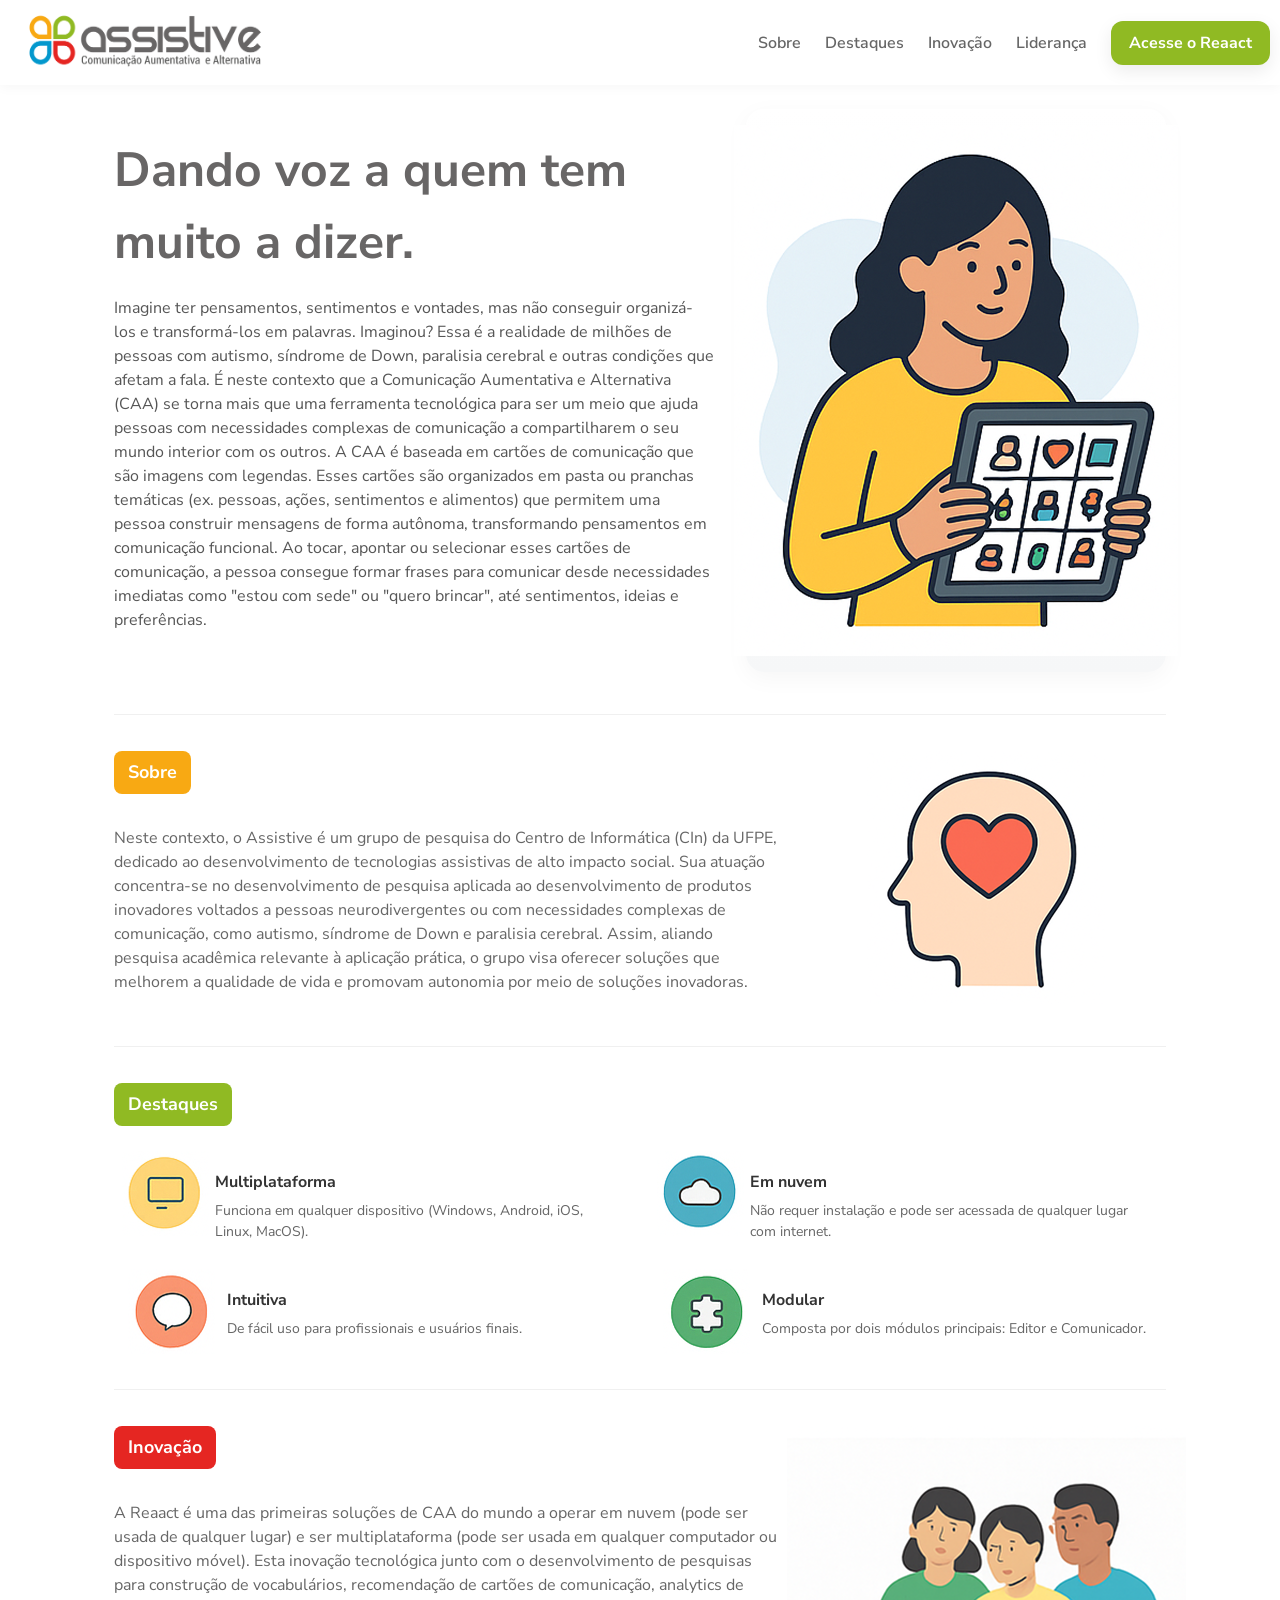
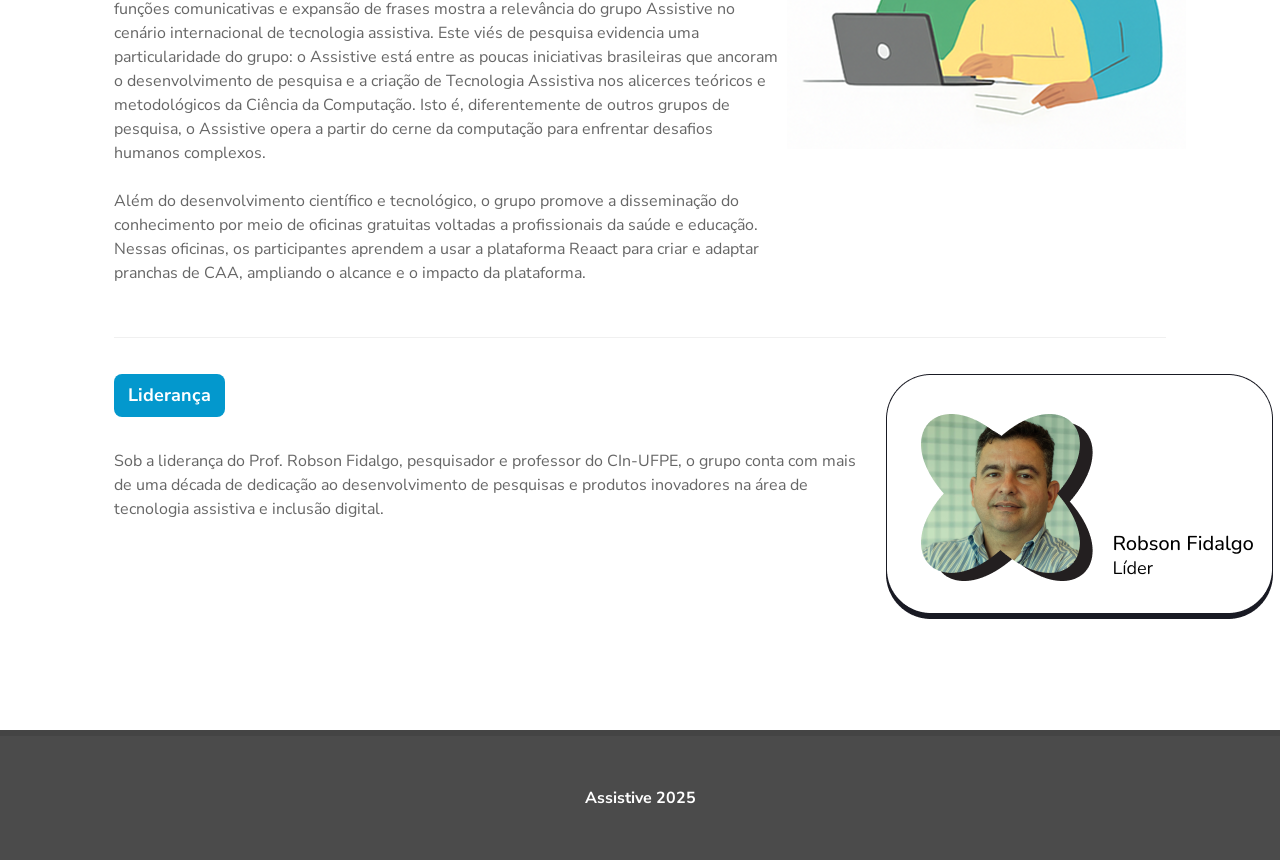
==== index.html @ 34050b9b "init" ====
<!doctype html>
<html lang="pt-br">
<head>
  <meta charset="utf-8" />
  <meta name="viewport" content="width=device-width,initial-scale=1" />
  <link rel="icon" type="image/png" href="assets/logo.png">
  <title>Assistive</title>
  <link href="https://fonts.googleapis.com/css2?family=Nunito+Sans:wght@400;600;700;800&display=swap" rel="stylesheet">
  <style>
    :root {
      --green: #90BA23;
      --gray-text: #666666;
      --muted: #f6f7f8;
      --accent-yellow: #F8A913;
      --accent-blue: #0398CD;
      --accent-red: #E52622;
      --max-width: 1100px;
    }
    * { box-sizing: border-box }
    html, body { height: 100% }
    html { scroll-padding-top: 100px; }
    body {
      margin: 0;
      font-family: "Nunito Sans", Arial, sans-serif;
      color: var(--gray-text);
      background: white;
      line-height: 1.5;
    }
    header {
      display: flex;
      align-items: center;
      justify-content: space-between;
      position: fixed;
      top: 0; left: 0; width: 100%;
      background: white;
      z-index: 1000;
      box-shadow: 0 2px 12px rgba(0,0,0,0.04);
      padding: 0 10px;
    }
    .wrap {
      max-width: var(--max-width);
      margin: 0 auto;
      padding: 36px 24px;
    }
    .logo { display: flex; align-items: center; gap: 12px; padding: 10px }
    .logo img { width: 250px; height: 65px }
    .brand { font-weight: 800; color: var(--gray-text); font-size: 20px }
    nav { display: flex; gap: 24px; align-items: center }
    nav a { color: var(--gray-text); text-decoration: none; font-weight: 600 }
    .btn-primary {
      background: var(--green);
      color: white;
      padding: 10px 18px;
      border-radius: 12px;
      text-decoration: none;
      font-weight: 700;
      box-shadow: 0 6px 18px rgba(0,0,0,0.08);
    }
    .hero { display: grid; grid-template-columns: 1fr 420px; gap: 32px; align-items: center; padding: 72px 0 42px 0 }
    .hero h1 { font-size: 48px; margin: 0; color: #686666 }
    .hero p { margin-top: 18px; color: #555; font-size: 16px; max-width: 680px }
    .hero .cta { margin-top: 22px; display: flex; gap: 12px; align-items: center }
    .illustration {
      background: linear-gradient(180deg, #fff 0%, var(--muted) 100%);
      border-radius: 18px; padding: 16px; display: flex; align-items: center; justify-content: center;
      box-shadow: 0 6px 24px rgba(0,0,0,0.04);
    }
    section { padding: 36px 0; border-top: 1px solid #f0f0f0 }
    .section-title {
      display: inline-block; padding: 8px 14px; border-radius: 8px;
      background: var(--accent-yellow); color: white; font-weight: 700; margin-bottom: 16px; font-size: 18px;
    }
    .grid-2 { display: grid; grid-template-columns: 1fr 360px; gap: 28px; align-items: start }
    .features { display: grid; grid-template-columns: repeat(2,1fr); gap: 18px; margin-top: 14px }
    .feature { display: flex; gap: 12px; align-items: flex-start; padding: 14px; border-radius: 10px }
    .feature .little-icon { min-width: 46px; height: 46px; border-radius: 50%; display: flex; align-items: center; justify-content: center }
    .feature h4 { margin: 0; font-size: 16px; font-weight: 700; color: #333 }
    .feature p { margin: 6px 0 0 0; color: #666; font-size: 14px }
    .lead-card { background: white; border-radius: 14px; padding: 16px; box-shadow: 0 6px 24px rgba(0,0,0,0.04); display: flex; gap: 16px; align-items: center }
    .lead-photo { width: 86px; height: 86px; border-radius: 18px; overflow: hidden; border: 3px solid var(--muted); display: flex; align-items: center; justify-content: center }
    .lead-photo img { width: 100%; height: 100%; object-fit: cover }
    footer { background: #4b4b4b; color: white; padding: 26px 0; margin-top: 32px; text-align: center; border-top: 6px solid #444 }
    @media (max-width:980px){
      .hero{grid-template-columns:1fr;}
      .grid-2{grid-template-columns:1fr;}
      .hero h1{font-size:36px;}
      .illustration{order:2;}
    }
    @media (max-width:520px){
      .wrap{padding:18px;}
      .hero h1{font-size:28px;}
      nav{display:none;}
    }
  </style>
</head>
<body>
  <header>
    <a href="#" class="logo" aria-label="Assistive">
      <img src="assets/assistive_logo.png" alt="logo_assistive"/>
    </a>
    <nav>
      <a href="#sobre">Sobre</a>
      <a href="#destaques">Destaques</a>
      <a href="#inovacao">Inovação</a>
      <a href="#lideranca">Liderança</a>
      <a class="btn-primary" href="https://reaact.com.br/" target="_blank" rel="noopener noreferrer">Acesse o Reaact</a>
    </nav>
  </header>
  <div class="wrap" role="main">
    <section class="hero" aria-labelledby="hero-title">
      <div>
        <h1 id="hero-title">Dando voz a quem tem muito a dizer.</h1>
        <p>
          Imagine ter pensamentos, sentimentos e vontades, mas não conseguir organizá-los e transformá-los em palavras. Imaginou? Essa é a realidade de milhões de pessoas com autismo, síndrome de Down, paralisia cerebral e outras condições que afetam a fala. É neste contexto que a Comunicação Aumentativa e Alternativa (CAA) se torna mais que uma ferramenta tecnológica para ser um meio que ajuda pessoas com necessidades complexas de comunicação a compartilharem o seu mundo interior com os outros. A CAA é baseada em cartões de comunicação que são imagens com legendas. Esses cartões são organizados em pasta ou pranchas temáticas (ex. pessoas, ações, sentimentos e alimentos) que permitem uma pessoa construir mensagens de forma autônoma, transformando pensamentos em comunicação funcional. Ao tocar, apontar ou selecionar esses cartões de comunicação, a pessoa consegue formar frases para comunicar desde necessidades imediatas como "estou com sede" ou "quero brincar", até sentimentos, ideias e preferências.
        </p>
      </div>
      <div class="illustration" aria-hidden="true">
        <img src="assets/Illustration.png" alt="ilustration"/>
      </div>
    </section>
    <section id="sobre" aria-labelledby="sobre-title">
      <div class="grid-2">
        <div>
          <div class="section-title" style="background:var(--accent-yellow)">Sobre</div>
          <p>
            Neste contexto, o Assistive é um grupo de pesquisa do Centro de Informática (CIn) da UFPE, dedicado ao desenvolvimento de tecnologias assistivas de alto impacto social. Sua atuação concentra-se no desenvolvimento de pesquisa aplicada ao desenvolvimento de produtos inovadores voltados a pessoas neurodivergentes ou com necessidades complexas de comunicação, como autismo, síndrome de Down e paralisia cerebral. Assim, aliando pesquisa acadêmica relevante à aplicação prática, o grupo visa oferecer soluções que melhorem a qualidade de vida e promovam autonomia por meio de soluções inovadoras.
          </p>
        </div>
        <div style="display:flex;flex-direction:column;align-items:center;justify-content:flex-start;gap:18px">
          <img src="assets/sobre.png" alt="sobre"/>
        </div>
      </div>
    </section>
    <section id="destaques" aria-labelledby="destaques-title">
      <div style="display:flex;justify-content:space-between;align-items:center">
        <div class="section-title" style="background:var(--green)">Destaques</div>
      </div>
      <div class="features">
        <div class="feature">
          <div class="little-icon">
            <img src="assets/multiplataforma.png" alt="multiplataforma"/>
          </div>
          <div>
            <h4>Multiplataforma</h4>
            <p>Funciona em qualquer dispositivo (Windows, Android, iOS, Linux, MacOS).</p>
          </div>
        </div>
        <div class="feature">
          <div class="little-icon">
            <img src="assets/nuvem.png" alt="nuvem"/>
          </div>
          <div>
            <h4>Em nuvem</h4>
            <p>Não requer instalação e pode ser acessada de qualquer lugar com internet.</p>
          </div>
        </div>
        <div class="feature">
          <div class="little-icon">
            <img src="assets/intuitiva.png" alt="intuitivo"/>
          </div>
          <div>
            <h4>Intuitiva</h4>
            <p>De fácil uso para profissionais e usuários finais.</p>
          </div>
        </div>
        <div class="feature">
          <div class="little-icon">
            <img src="assets/modular.png" alt="modular"/>
          </div>
          <div>
            <h4>Modular</h4>
            <p>Composta por dois módulos principais: Editor e Comunicador.</p>
          </div>
        </div>
      </div>
    </section>
    <section id="inovacao" aria-labelledby="inovacao-title">
      <div class="grid-2">
        <div>
          <div class="section-title" style="background:var(--accent-red)">Inovação</div>
          <p>
            A Reaact é uma das primeiras soluções de CAA do mundo a operar em nuvem (pode ser usada de qualquer lugar) e ser multiplataforma (pode ser usada em qualquer computador ou dispositivo móvel). Esta inovação tecnológica junto com o desenvolvimento de pesquisas para construção de vocabulários, recomendação de cartões de comunicação, analytics de funções comunicativas e expansão de frases mostra a relevância do grupo Assistive no cenário internacional de tecnologia assistiva. Este viés de pesquisa evidencia uma particularidade do grupo: o Assistive está entre as poucas iniciativas brasileiras que ancoram o desenvolvimento de pesquisa e a criação de Tecnologia Assistiva nos alicerces teóricos e metodológicos da Ciência da Computação. Isto é, diferentemente de outros grupos de pesquisa, o Assistive opera a partir do cerne da computação para enfrentar desafios humanos complexos.<br/><br/>
            Além do desenvolvimento científico e tecnológico, o grupo promove a disseminação do conhecimento por meio de oficinas gratuitas voltadas a profissionais da saúde e educação. Nessas oficinas, os participantes aprendem a usar a plataforma Reaact para criar e adaptar pranchas de CAA, ampliando o alcance e o impacto da plataforma.
          </p>
        </div>
        <div style="display:flex;align-items:center;justify-content:center">
          <img src="assets/inovacao.png" alt="inovacao"/>
        </div>
      </div>
    </section>
    <section id="lideranca" aria-labelledby="lideranca-title">
      <div style="display:flex;gap:18px;align-items:flex-start;flex-wrap:wrap">
        <div style="flex:1;min-width:320px">
          <div class="section-title" style="background:var(--accent-blue)">Liderança</div>
          <p>
            Sob a liderança do Prof. Robson Fidalgo, pesquisador e professor do CIn-UFPE, o grupo conta com mais de uma década de dedicação ao desenvolvimento de pesquisas e produtos inovadores na área de tecnologia assistiva e inclusão digital.
          </p>
        </div>
        <div style="width:280px">
          <img src="assets/fidas.png" alt="Robson Fidalgo"/>
        </div>
      </div>
    </section>
  </div>
  <footer>
    <div class="wrap" style="display:flex;align-items:center;justify-content:center; max-height: 25px;">
      <strong>Assistive 2025</strong>
    </div>
  </footer>
</body>
</html>
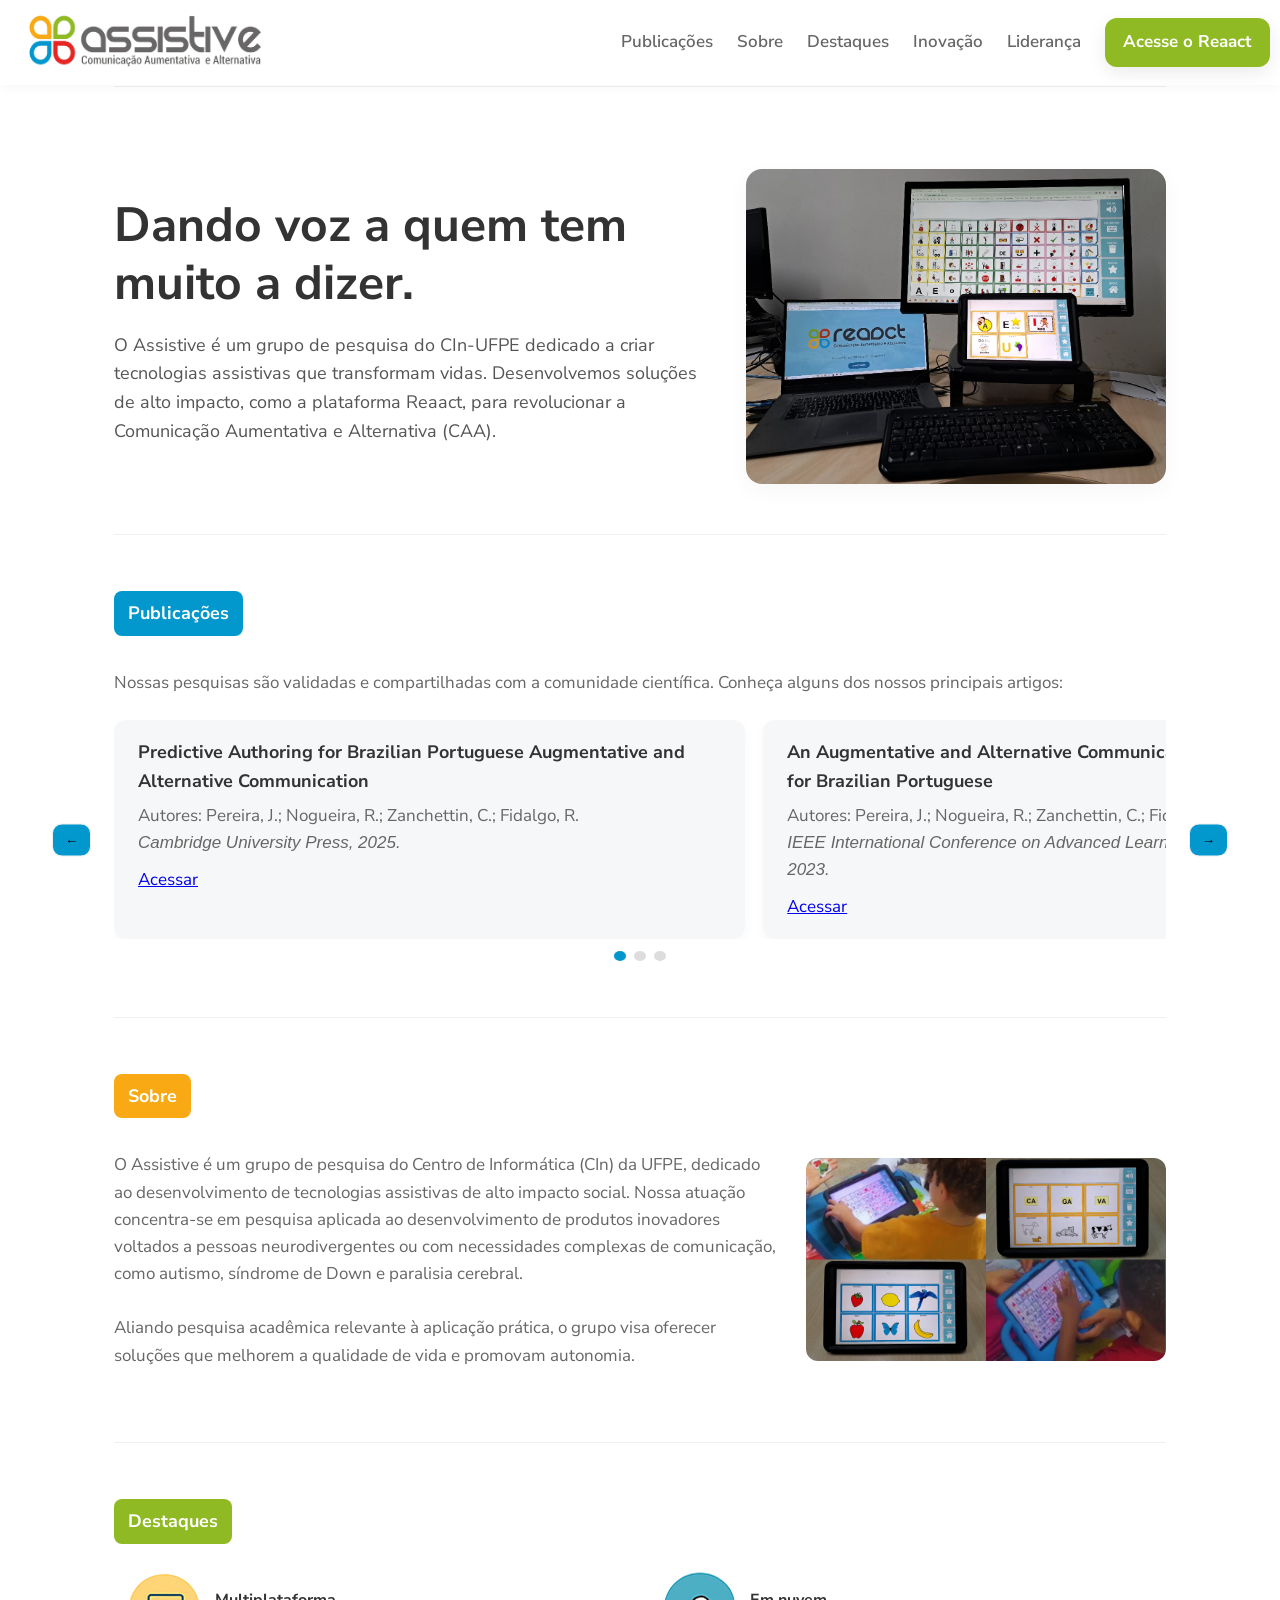
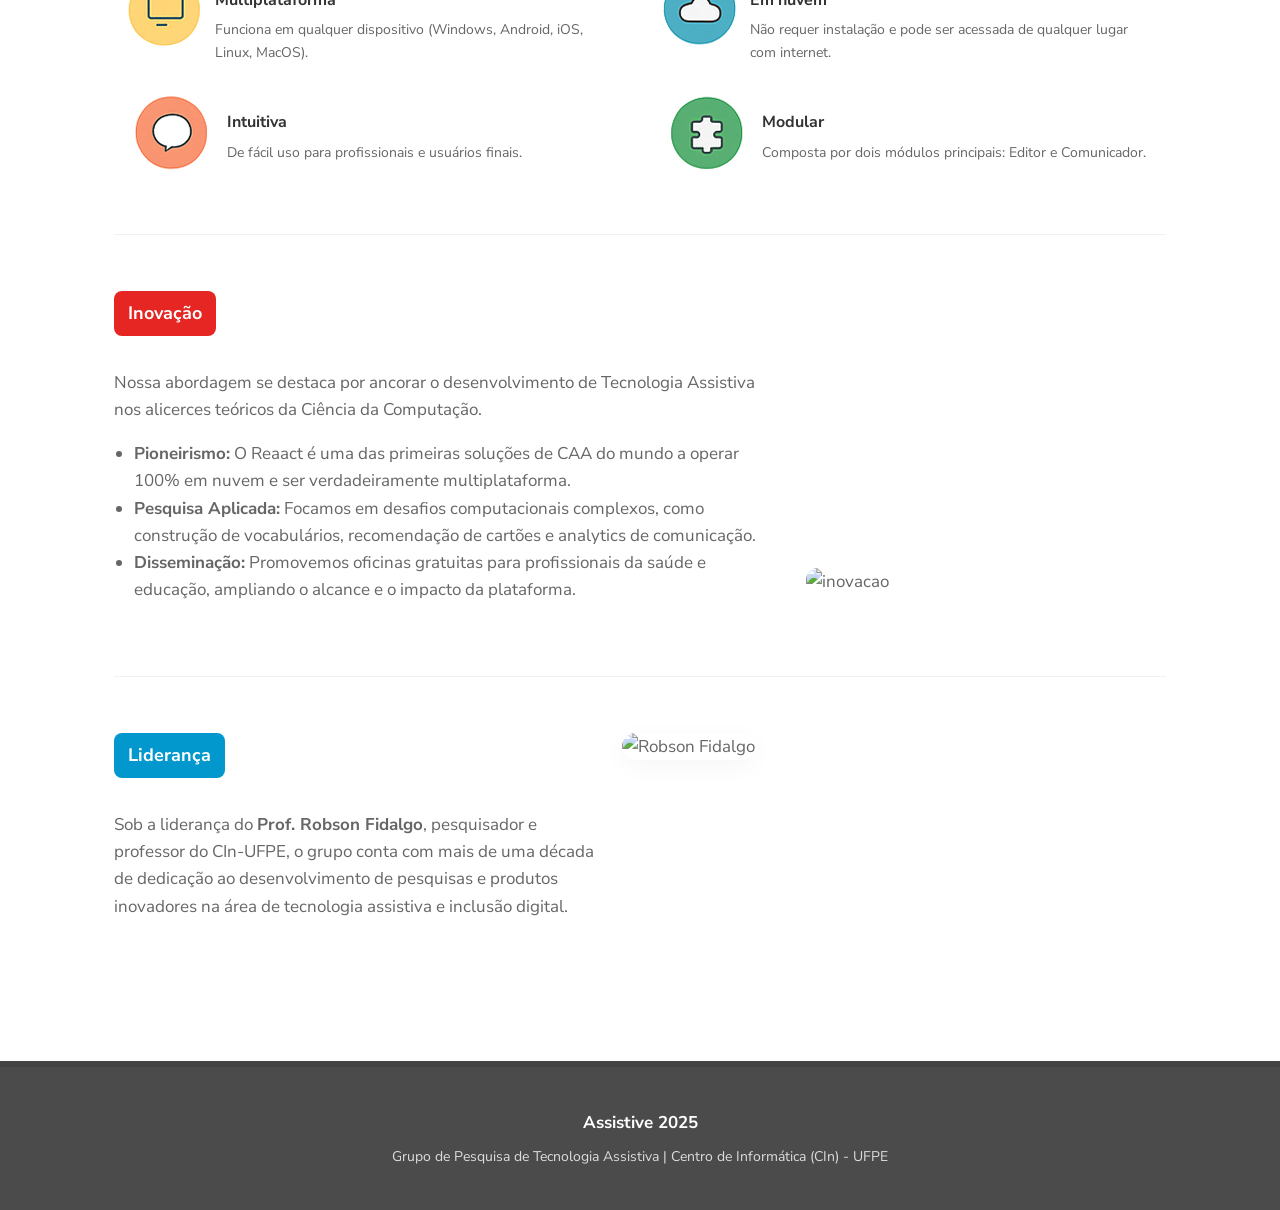
==== commit e14b9dea: "ajustada e publicacoes adicionadas" ====
--- a/index.html
+++ b/index.html
@@ -10,6 +10,7 @@
     :root {
       --green: #90BA23;
       --gray-text: #666666;
+      --dark-text: #333;
       --muted: #f6f7f8;
       --accent-yellow: #F8A913;
       --accent-blue: #0398CD;
@@ -18,13 +19,17 @@
     }
     * { box-sizing: border-box }
     html, body { height: 100% }
-    html { scroll-padding-top: 100px; }
+    html { 
+      scroll-padding-top: 100px; 
+      scroll-behavior: smooth;
+    }
     body {
       margin: 0;
       font-family: "Nunito Sans", Arial, sans-serif;
       color: var(--gray-text);
       background: white;
-      line-height: 1.5;
+      line-height: 1.6;
+      font-size: 17px;
     }
     header {
       display: flex;
@@ -44,9 +49,21 @@
     }
     .logo { display: flex; align-items: center; gap: 12px; padding: 10px }
     .logo img { width: 250px; height: 65px }
-    .brand { font-weight: 800; color: var(--gray-text); font-size: 20px }
+    
     nav { display: flex; gap: 24px; align-items: center }
-    nav a { color: var(--gray-text); text-decoration: none; font-weight: 600 }
+    nav a { 
+      color: var(--gray-text); 
+      text-decoration: none; 
+      font-weight: 600;
+      padding: 8px 0;
+      border-bottom: 2px solid transparent; /* Efeito hover sutil */
+      transition: all 0.2s ease;
+    }
+    nav a:hover {
+      color: var(--dark-text);
+      border-bottom-color: var(--green);
+    }
+    
     .btn-primary {
       background: var(--green);
       color: white;
@@ -56,40 +73,159 @@
       font-weight: 700;
       box-shadow: 0 6px 18px rgba(0,0,0,0.08);
     }
-    .hero { display: grid; grid-template-columns: 1fr 420px; gap: 32px; align-items: center; padding: 72px 0 42px 0 }
-    .hero h1 { font-size: 48px; margin: 0; color: #686666 }
-    .hero p { margin-top: 18px; color: #555; font-size: 16px; max-width: 680px }
+    .btn-primary:hover {
+        background: #7ca51b; /* Efeito hover no botão */
+        color: white;
+        border-bottom: 2px solid transparent;
+    }
+
+    .hero { 
+      display: grid; 
+      grid-template-columns: 1fr 420px; 
+      gap: 32px; 
+      align-items: center; 
+      padding: 82px 0 42px 0;
+      margin-top: 50px; /* Compensa o header fixo */
+    }
+    .hero h1 { 
+      font-size: 48px; 
+      margin: 0; 
+      color: var(--dark-text); /* Cor mais escura para H1 */
+      line-height: 1.2;
+    }
+    .hero p { 
+      margin-top: 18px; 
+      color: #555; 
+      font-size: 18px; /* Texto de impacto maior */
+      max-width: 680px 
+    }
     .hero .cta { margin-top: 22px; display: flex; gap: 12px; align-items: center }
-    .illustration {
-      background: linear-gradient(180deg, #fff 0%, var(--muted) 100%);
-      border-radius: 18px; padding: 16px; display: flex; align-items: center; justify-content: center;
-      box-shadow: 0 6px 24px rgba(0,0,0,0.04);
-    }
-    section { padding: 36px 0; border-top: 1px solid #f0f0f0 }
+    .initial_img img {
+        width: 100%;
+        max-width: 500px;
+        border-radius: 16px;
+        box-shadow: 0 6px 24px rgba(0,0,0,0.04);
+    }
+
+    section { 
+        padding: 56px 0; /* Mais espaçamento vertical */
+        border-top: 1px solid #f0f0f0 
+    }
     .section-title {
       display: inline-block; padding: 8px 14px; border-radius: 8px;
       background: var(--accent-yellow); color: white; font-weight: 700; margin-bottom: 16px; font-size: 18px;
     }
+    
     .grid-2 { display: grid; grid-template-columns: 1fr 360px; gap: 28px; align-items: start }
+    
     .features { display: grid; grid-template-columns: repeat(2,1fr); gap: 18px; margin-top: 14px }
     .feature { display: flex; gap: 12px; align-items: flex-start; padding: 14px; border-radius: 10px }
     .feature .little-icon { min-width: 46px; height: 46px; border-radius: 50%; display: flex; align-items: center; justify-content: center }
     .feature h4 { margin: 0; font-size: 16px; font-weight: 700; color: #333 }
     .feature p { margin: 6px 0 0 0; color: #666; font-size: 14px }
-    .lead-card { background: white; border-radius: 14px; padding: 16px; box-shadow: 0 6px 24px rgba(0,0,0,0.04); display: flex; gap: 16px; align-items: center }
-    .lead-photo { width: 86px; height: 86px; border-radius: 18px; overflow: hidden; border: 3px solid var(--muted); display: flex; align-items: center; justify-content: center }
-    .lead-photo img { width: 100%; height: 100%; object-fit: cover }
-    footer { background: #4b4b4b; color: white; padding: 26px 0; margin-top: 32px; text-align: center; border-top: 6px solid #444 }
+    
+    .lead-photo img { width: 100%; height: 100%; object-fit: cover; box-shadow: 0 6px 24px rgba(0,0,0,0.04); border-radius: 18px; }
+
+    .publications-list {
+        list-style: none;
+        padding-left: 0;
+        margin-top: 24px;
+    }
+    .publications-list li {
+        background: var(--muted);
+        padding: 18px 24px;
+        border-radius: 12px;
+        margin-bottom: 16px;
+        line-height: 1.6;
+    }
+    .publications-list li strong {
+        font-size: 18px;
+        color: var(--dark-text);
+        display: block; /* Título em linha própria */
+        margin-bottom: 4px;
+    }
+    .publications-list li em {
+        color: #555;
+        font-size: 15px;
+    }
+    .publications-list li a {
+        display: inline-block;
+        margin-top: 10px;
+        font-weight: 700;
+        font-size: 15px;
+        color: var(--green);
+        text-decoration: none;
+    }
+    .publications-list li a:hover {
+        text-decoration: underline;
+    }
+
+      /* ====== Carousel styles ====== */
+      .carousel { position: relative; margin-top: 24px; }
+      .carousel-viewport { overflow: hidden; }
+      .carousel-track { display: flex; transition: transform 0.4s ease; gap: 18px; }
+      .carousel-item {
+        min-width: 100%;
+        background: var(--muted);
+        padding: 18px 24px;
+        border-radius: 12px;
+        line-height: 1.6;
+        box-shadow: 0 4px 12px rgba(0,0,0,0.03);
+      }
+      .carousel-item strong { font-size: 18px; color: var(--dark-text); display:block; margin-bottom:6px }
+      .carousel-controls { position: absolute; top: 50%; left: 0; right: 0; display:flex; justify-content:space-between; transform: translateY(-50%); pointer-events: none; padding: 0 8px; }
+      .carousel-controls button {
+        pointer-events: auto;
+        background: var(--accent-blue);
+        border: 1px solid #eee;
+        padding: 8px 12px;
+        border-radius: 10px;
+        font-weight: 700;
+        cursor: pointer;
+        margin: 0px -70px;
+      }
+      .carousel-controls button:focus { outline: 3px solid rgba(3,152,205,0.25) }
+      .carousel-dots { margin-top: 12px; display:flex; gap:8px; justify-content:center; align-items:center }
+      .carousel-dot {
+        width:10px; height:10px; border-radius:50%; background:#ddd; border:0; cursor:pointer;
+      }
+      .carousel-dot[aria-current="true"] { background: var(--accent-blue); }
+      @media (min-width:980px){
+        .carousel-item { min-width: 60%; } /* show larger card on wide screens */
+      }
+      /* ====== end carousel styles ====== */
+
+    footer { 
+        background: #4b4b4b; 
+        color: #ddd; /* Cor mais suave */
+        padding: 42px 0;
+        margin-top: 32px; 
+        text-align: center; 
+        border-top: 6px solid #444 
+    }
+    footer .wrap {
+        padding: 0 24px;
+        max-height: none;
+        display: flex;
+        flex-direction: column;
+        gap: 10px;
+    }
+    footer strong { color: white; }
+
     @media (max-width:980px){
       .hero{grid-template-columns:1fr;}
       .grid-2{grid-template-columns:1fr;}
       .hero h1{font-size:36px;}
-      .illustration{order:2;}
+      .initial_img{order: -1; margin-bottom: 24px;} /* Imagem vem primeiro no mobile */
+      .features { grid-template-columns: 1fr; } /* Features em coluna única */
     }
     @media (max-width:520px){
+      body { font-size: 16px; }
       .wrap{padding:18px;}
+      .hero { padding-top: 60px; margin-top: 40px;}
       .hero h1{font-size:28px;}
-      nav{display:none;}
+      .hero p { font-size: 17px; }
+      nav{display:none;} /* Manter o menu oculto no mobile, como no original */
     }
   </style>
 </head>
@@ -99,6 +235,7 @@
       <img src="assets/assistive_logo.png" alt="logo_assistive"/>
     </a>
     <nav>
+      <a href="#publicacoes">Publicações</a>
       <a href="#sobre">Sobre</a>
       <a href="#destaques">Destaques</a>
       <a href="#inovacao">Inovação</a>
@@ -106,31 +243,81 @@
       <a class="btn-primary" href="https://reaact.com.br/" target="_blank" rel="noopener noreferrer">Acesse o Reaact</a>
     </nav>
   </header>
+  
   <div class="wrap" role="main">
+    
     <section class="hero" aria-labelledby="hero-title">
       <div>
         <h1 id="hero-title">Dando voz a quem tem muito a dizer.</h1>
         <p>
-          Imagine ter pensamentos, sentimentos e vontades, mas não conseguir organizá-los e transformá-los em palavras. Imaginou? Essa é a realidade de milhões de pessoas com autismo, síndrome de Down, paralisia cerebral e outras condições que afetam a fala. É neste contexto que a Comunicação Aumentativa e Alternativa (CAA) se torna mais que uma ferramenta tecnológica para ser um meio que ajuda pessoas com necessidades complexas de comunicação a compartilharem o seu mundo interior com os outros. A CAA é baseada em cartões de comunicação que são imagens com legendas. Esses cartões são organizados em pasta ou pranchas temáticas (ex. pessoas, ações, sentimentos e alimentos) que permitem uma pessoa construir mensagens de forma autônoma, transformando pensamentos em comunicação funcional. Ao tocar, apontar ou selecionar esses cartões de comunicação, a pessoa consegue formar frases para comunicar desde necessidades imediatas como "estou com sede" ou "quero brincar", até sentimentos, ideias e preferências.
+          O Assistive é um grupo de pesquisa do CIn-UFPE dedicado a criar tecnologias assistivas que transformam vidas. Desenvolvemos soluções de alto impacto, como a plataforma Reaact, para revolucionar a Comunicação Aumentativa e Alternativa (CAA).
         </p>
       </div>
-      <div class="illustration" aria-hidden="true">
-        <img src="assets/Illustration.png" alt="ilustration"/>
-      </div>
-    </section>
+      <div class="initial_img" aria-hidden="true">
+        <img src="assets/img5.jpg" alt="initial_img"/>
+      </div>
+    </section>
+
+    <section id="publicacoes" aria-labelledby="publicacoes-title">
+      <div class="section-title" style="background:var(--accent-blue)">Publicações</div>
+      <p>Nossas pesquisas são validadas e compartilhadas com a comunidade científica. Conheça alguns dos nossos principais artigos:</p>
+      
+      <div class="carousel" role="region" aria-label="Carrossel de publicações">
+        <div class="carousel-viewport">
+          <div class="carousel-track">
+            <article class="carousel-item" role="group" aria-roledescription="slide" aria-label="Slide 1 of 3">
+              <strong>Predictive Authoring for Brazilian Portuguese Augmentative and Alternative Communication</strong>
+              <div>Autores: Pereira, J.; Nogueira, R.; Zanchettin, C.; Fidalgo, R.</div>
+              <em>Cambridge University Press, 2025.</em>
+              <div style="margin-top:10px;"><a href="https://www.cambridge.org/core/services/aop-cambridge-core/content/view/6E0F60312E55A307C289DF6C41EE5D8C/S297704242400027Xa.pdf/predictive_authoring_for_brazilian_portuguese_augmentative_and_alternative_communication.pdf" target="_blank" rel="noopener noreferrer">Acessar</a></div>
+            </article>
+
+            <article class="carousel-item" role="group" aria-roledescription="slide" aria-label="Slide 2 of 3">
+              <strong>An Augmentative and Alternative Communication Synthetic Corpus for Brazilian Portuguese</strong>
+              <div>Autores: Pereira, J.; Nogueira, R.; Zanchettin, C.; Fidalgo, R. N.</div>
+              <em>IEEE International Conference on Advanced Learning Technologies (ICALT), 2023.</em>
+              <div style="margin-top:10px;"><a href="https://ieeexplore.ieee.org/document/10260970" target="_blank" rel="noopener noreferrer">Acessar</a></div>
+            </article>
+            
+            <article class="carousel-item" role="group" aria-roledescription="slide" aria-label="Slide 3 of 3">
+              <strong>Enhancing Brazilian Portuguese Augmentative and Alternative Communication with Card Prediction and Colourful Semantics</strong>
+              <div>Autores: Pereira, J.; Rodrigues, F.; Pereira, J.; Zanchettin, C.; Fidalgo, R.</div>
+              <em>arXiv, 2024.</em>
+              <div style="margin-top:10px;"><a href="https://arxiv.org/abs/2405.15896" target="_blank" rel="noopener noreferrer">Acessar</a></div>
+            </article>
+          </div>
+        </div>
+
+        <div class="carousel-controls" aria-hidden="false">
+          <button class="carousel-prev" aria-label="Publicação anterior">&larr;</button>
+          <button class="carousel-next" aria-label="Próxima publicação">&rarr;</button>
+        </div>
+
+        <div class="carousel-dots" role="tablist" aria-label="Indicadores de slides">
+          <button class="carousel-dot" role="tab" aria-label="Ir para slide 1" aria-current="true"></button>
+          <button class="carousel-dot" role="tab" aria-label="Ir para slide 2"></button>
+          <button class="carousel-dot" role="tab" aria-label="Ir para slide 3"></button>
+        </div>
+      </div>
+    </section>
+
     <section id="sobre" aria-labelledby="sobre-title">
       <div class="grid-2">
         <div>
           <div class="section-title" style="background:var(--accent-yellow)">Sobre</div>
           <p>
-            Neste contexto, o Assistive é um grupo de pesquisa do Centro de Informática (CIn) da UFPE, dedicado ao desenvolvimento de tecnologias assistivas de alto impacto social. Sua atuação concentra-se no desenvolvimento de pesquisa aplicada ao desenvolvimento de produtos inovadores voltados a pessoas neurodivergentes ou com necessidades complexas de comunicação, como autismo, síndrome de Down e paralisia cerebral. Assim, aliando pesquisa acadêmica relevante à aplicação prática, o grupo visa oferecer soluções que melhorem a qualidade de vida e promovam autonomia por meio de soluções inovadoras.
+            O Assistive é um grupo de pesquisa do Centro de Informática (CIn) da UFPE, dedicado ao desenvolvimento de tecnologias assistivas de alto impacto social.
+            Nossa atuação concentra-se em pesquisa aplicada ao desenvolvimento de produtos inovadores voltados a pessoas neurodivergentes ou com necessidades complexas de comunicação, como autismo, síndrome de Down e paralisia cerebral.
+            <br/><br/>
+            Aliando pesquisa acadêmica relevante à aplicação prática, o grupo visa oferecer soluções que melhorem a qualidade de vida e promovam autonomia.
           </p>
         </div>
-        <div style="display:flex;flex-direction:column;align-items:center;justify-content:flex-start;gap:18px">
-          <img src="assets/sobre.png" alt="sobre"/>
-        </div>
-      </div>
-    </section>
+        <div style="display:flex;height:100%;align-items:flex-end; padding-bottom:25px;">
+          <img src="assets/montagem.png" alt="sobre" style="width:100%; max-width: 360px; border-radius: 12px;" />
+        </div>
+      </div>
+    </section>
+
     <section id="destaques" aria-labelledby="destaques-title">
       <div style="display:flex;justify-content:space-between;align-items:center">
         <div class="section-title" style="background:var(--green)">Destaques</div>
@@ -174,38 +361,97 @@
         </div>
       </div>
     </section>
+
     <section id="inovacao" aria-labelledby="inovacao-title">
       <div class="grid-2">
         <div>
           <div class="section-title" style="background:var(--accent-red)">Inovação</div>
           <p>
-            A Reaact é uma das primeiras soluções de CAA do mundo a operar em nuvem (pode ser usada de qualquer lugar) e ser multiplataforma (pode ser usada em qualquer computador ou dispositivo móvel). Esta inovação tecnológica junto com o desenvolvimento de pesquisas para construção de vocabulários, recomendação de cartões de comunicação, analytics de funções comunicativas e expansão de frases mostra a relevância do grupo Assistive no cenário internacional de tecnologia assistiva. Este viés de pesquisa evidencia uma particularidade do grupo: o Assistive está entre as poucas iniciativas brasileiras que ancoram o desenvolvimento de pesquisa e a criação de Tecnologia Assistiva nos alicerces teóricos e metodológicos da Ciência da Computação. Isto é, diferentemente de outros grupos de pesquisa, o Assistive opera a partir do cerne da computação para enfrentar desafios humanos complexos.<br/><br/>
-            Além do desenvolvimento científico e tecnológico, o grupo promove a disseminação do conhecimento por meio de oficinas gratuitas voltadas a profissionais da saúde e educação. Nessas oficinas, os participantes aprendem a usar a plataforma Reaact para criar e adaptar pranchas de CAA, ampliando o alcance e o impacto da plataforma.
+            Nossa abordagem se destaca por ancorar o desenvolvimento de Tecnologia Assistiva nos alicerces teóricos da Ciência da Computação.
           </p>
-        </div>
-        <div style="display:flex;align-items:center;justify-content:center">
-          <img src="assets/inovacao.png" alt="inovacao"/>
-        </div>
-      </div>
-    </section>
+          <ul style="padding-left: 20px;">
+            <li>
+              <strong>Pioneirismo:</strong> O Reaact é uma das primeiras soluções de CAA do mundo a operar 100% em nuvem e ser verdadeiramente multiplataforma.
+            </li>
+            <li>
+              <strong>Pesquisa Aplicada:</strong> Focamos em desafios computacionais complexos, como construção de vocabulários, recomendação de cartões e analytics de comunicação.
+            </li>
+            <li>
+              <strong>Disseminação:</strong> Promovemos oficinas gratuitas para profissionais da saúde e educação, ampliando o alcance e o impacto da plataforma.
+            </li>
+          </ul>
+        </div>
+        <div style="display:flex;height:100%;align-items:flex-end; padding-bottom:25px;">
+          <img src="assets/img4.jpg" alt="inovacao" style="width:100%; max-width: 360px; border-radius: 12px;"/>
+        </div>
+      </div>
+    </section>
+
     <section id="lideranca" aria-labelledby="lideranca-title">
-      <div style="display:flex;gap:18px;align-items:flex-start;flex-wrap:wrap">
-        <div style="flex:1;min-width:320px">
+      <div style="display: grid; grid-template-columns: 480px 1fr; gap: 28px; align-items: space-evenly;">
+        <div>
           <div class="section-title" style="background:var(--accent-blue)">Liderança</div>
           <p>
-            Sob a liderança do Prof. Robson Fidalgo, pesquisador e professor do CIn-UFPE, o grupo conta com mais de uma década de dedicação ao desenvolvimento de pesquisas e produtos inovadores na área de tecnologia assistiva e inclusão digital.
+            Sob a liderança do <strong>Prof. Robson Fidalgo</strong>, pesquisador e professor do CIn-UFPE, o grupo conta com mais de uma década de dedicação ao desenvolvimento de pesquisas e produtos inovadores na área de tecnologia assistiva e inclusão digital.
           </p>
         </div>
-        <div style="width:280px">
-          <img src="assets/fidas.png" alt="Robson Fidalgo"/>
+        <div class="lead-card">
+          <div class="lead-photo">
+            <img src="assets/fidalgo.png" alt="Robson Fidalgo"/>
+          </div>
         </div>
       </div>
     </section>
   </div>
+  
   <footer>
-    <div class="wrap" style="display:flex;align-items:center;justify-content:center; max-height: 25px;">
+    <div class="wrap">
       <strong>Assistive 2025</strong>
+      <p style="margin:0; font-size: 14px;">Grupo de Pesquisa de Tecnologia Assistiva | Centro de Informática (CIn) - UFPE</p>
     </div>
   </footer>
+  <script>
+    (function(){
+      const track = document.querySelector('.carousel-track');
+      const items = Array.from(track.children);
+      const prevBtn = document.querySelector('.carousel-prev');
+      const nextBtn = document.querySelector('.carousel-next');
+      const dots = Array.from(document.querySelectorAll('.carousel-dot'));
+      let index = 0;
+      const total = items.length;
+
+      function update(){
+        const offset = -index * 50;
+        track.style.transform = 'translateX(' + offset + '%)';
+        dots.forEach((d,i)=> d.setAttribute('aria-current', i===index ? 'true' : 'false'));
+        items.forEach((it,i)=> it.setAttribute('tabindex', i===index ? '0' : '-1'));
+      }
+
+      prevBtn.addEventListener('click', ()=> { index = (index-1 + total) % total; update(); resetAuto(); });
+      nextBtn.addEventListener('click', ()=> { index = (index+1) % total; update(); resetAuto(); });
+
+      dots.forEach((dot, i) => {
+        dot.addEventListener('click', () => { index = i; update(); resetAuto(); });
+      });
+      // Keyboard navigation
+      document.querySelector('.carousel').addEventListener('keydown', (e) => {
+        if(e.key === 'ArrowLeft') { index = (index-1 + total) % total; update(); resetAuto(); }
+        if(e.key === 'ArrowRight') { index = (index+1) % total; update(); resetAuto(); }
+      });
+
+      // Autoplay with pause on hover/focus
+      let interval = setInterval(()=> { index = (index+1) % total; update(); }, 5000);
+      const carouselEl = document.querySelector('.carousel');
+      function resetAuto(){
+        clearInterval(interval);
+        interval = setInterval(()=> { index = (index+1) % total; update(); }, 5000);
+      }
+      ['mouseenter','focusin'].forEach(ev => carouselEl.addEventListener(ev, ()=> clearInterval(interval)));
+      ['mouseleave','focusout'].forEach(ev => carouselEl.addEventListener(ev, ()=> resetAuto()));
+
+      // Initial setup
+      update();
+    })();
+  </script>
 </body>
 </html>
